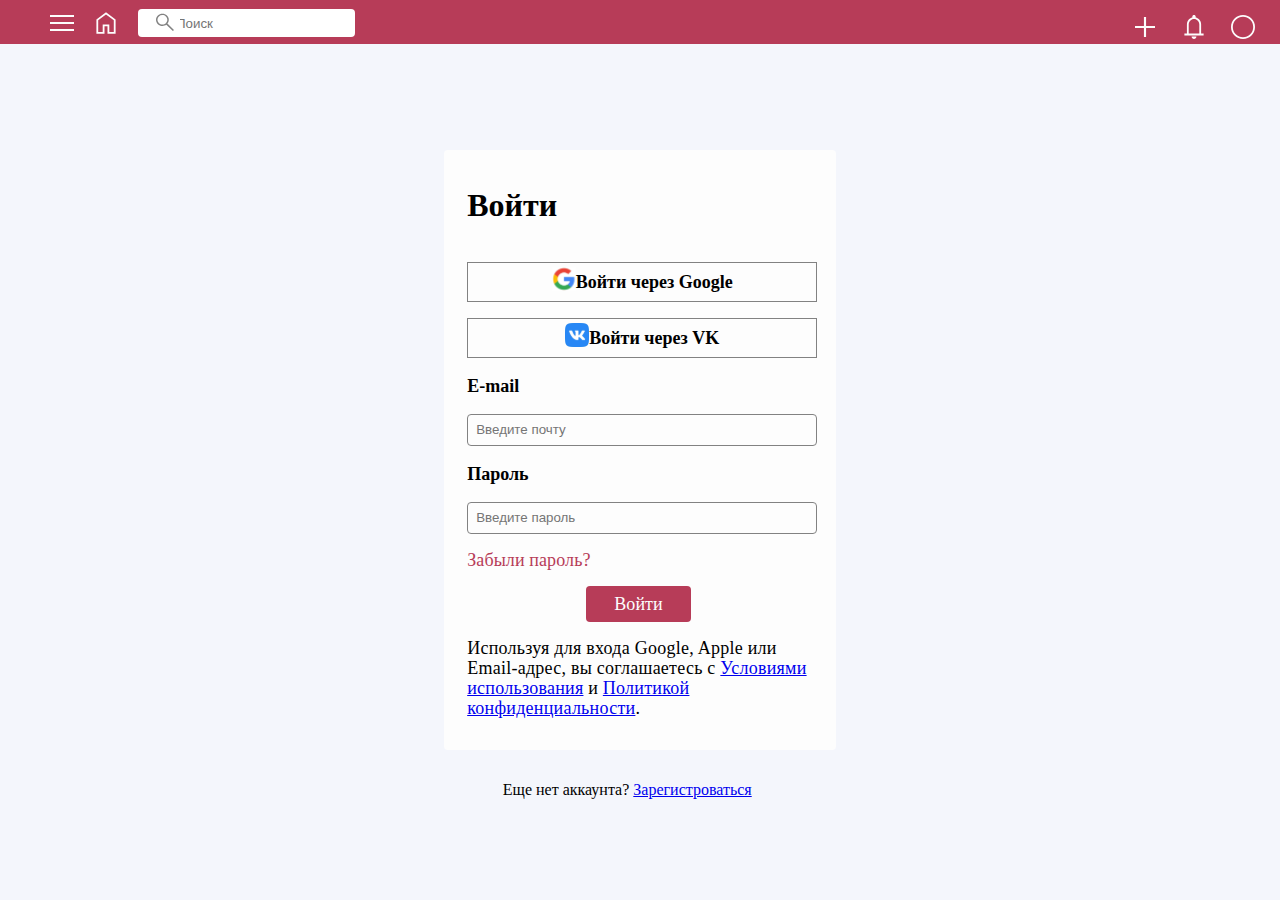
==== index.html @ 40563bfd "yes" ====
<!DOCTYPE html>
<html lang="ru">
<head>
    <meta charset="UTF-8">
    <meta http-equiv="X-UA-Compatible" content="IE=edge">
    <meta name="viewport" content="width=device-width, initial-scale=1.0">
    <link rel="stylesheet" href="css/style.css">
    <title>Document</title>
</head>
<body>
    <header class="header">
        <nav class="nav-site">
            <ul class="nav-list">
                <li class="nav-item"><a href="#"><picture><img src="images/burger.svg" alt="nav-panel"></picture></a></li>
                <li class="nav-item"><a href="#"><picture><img src="images/home.svg" alt="home-page"></picture></a></li>
                <li class="nav-item">
                    <form action="">
                        <input class="search-input" type="text" placeholder="Поиск" name="search">
                        <button class="search-button" type="submit"></button>
                    </form>
                </li>
            </ul>

        </nav>
        <div class="user-control">
            <ul class="user-panels">
                <li class="user-item"><a href="#"><picture><img src="images/plus.svg" alt="plus-tasts"></picture></a></li>
                <li class="user-item"><a href="#"><picture><img src="images/notif.svg" alt=""></picture></a></li>
                <li class="user-item"><a href="#"><picture><img src="images/circle_avatar.svg" alt=""></picture></a></li>
            </ul>
        </div>
    </header>
    <main>
        <form class="form-control" action="">
            <h1 class="text-form-h">Войти</h1>
            <a href="#" class="form-login-other"><picture><img src="images/Google - jpeg.svg" alt="Google"></picture> Войти через Google</a>
            <a href="#" class="form-login-other"><picture><img src="images/VK - jpeg.svg" alt="VK"></picture>Войти через VK</a>
            <label for="E-mail" class="label-control">E-mail</label>
            <input type="text" placeholder="Введите почту" class="form-input-control">
            <label for="Password" class="label-control">Пароль</label>
            <input type="password" placeholder="Введите пароль" class="form-input-control">
            <a href="#" class="text-form">Забыли пароль?</a>
            <button class="form-button text-button" type="submit">Войти</button>
            <span class="text-form-polits">Используя для входа Google, Apple или Email-адрес, вы соглашаетесь с <a href="#">Условиями использования</a> и <a href="#">Политикой конфиденциальности</a>.</span>
            <span class="no-acc-text">Еще нет аккаунта? <a href="#">Зарегистроваться</a></span>
        </form>
    </main>
</body>
</html>
---- css/style.css ----
body{

    background: #F4F6FC;
    font-family: 'Roboto';
    font-style: normal;
}


header {
    position: absolute;
    display: block;
    width: 100%;
    height: 44px;
    left: 0px;
    top: 0px;
    background: #B73C58;
}

li{
    list-style: none;
}
.nav-list{
    display: flex;
    align-items: center;
}
.nav-item{
    position: relative;
    padding: 0px 10px;
    bottom: 5px;
}

.search-input{
    position: relative;
    bottom: 2px;
    padding: 4px 24px 4px 16px;
    border-radius: 4px;
    border-color: #ffffff;
    border: none;
    height: 20px;

}

.search-input::placeholder{
    position: relative;
    left: 22px;
}

.search-button{
    height: 24px;
    width: 24px;
    position: absolute;
    top: 2px;
    right: 185px;
    border: none;
    background: no-repeat;
    background-image: url("../images/search.svg");
    cursor: pointer;
    background-color: #ffffff;
}



.user-panels{
    position: relative;
    display: flex;
    align-items: center;
    justify-content: flex-end;
    bottom: 5vh;
}

.user-item{
    position: relative;
    padding-right: 25px;   
}

.form-control{
    display: flex;
    position:absolute;
    flex-direction: column;

    align-items: flex-start;
    padding: 16px;
    gap: 16px;
    width:360px;
    height: 568px;
    background-color:#FDFDFD;
    border-radius:4px;
    transform:translate(-50%, -50%);
    top:50%;
    left:50%;
    
}

.form-login-other{
    display: flex;
    width: 350px;
    height: 40px;
    padding: 8px 32px;
    border: 1px solid #828282;
    align-items: center;
    justify-content: center;
    text-decoration: none;
    color: black;
    position: relative;
    box-sizing: border-box;
    left: 2%;
    position: relative;
    font-family: 'Roboto';
    font-style: normal;
    font-weight: 600;
    font-size: 18px;
    line-height: 24px;
}

.form-input-control{
    display: flex;
    position: relative;
    box-sizing: border-box;
    flex-direction: row;
    align-items: center;
    gap: 20px;
    padding: 4px 8px;
    width: 350px;
    height: 32px;
    background: #FDFDFD;
    border: 1px solid #828282;
    border-radius: 4px;
    justify-content: flex-end;
    left: 2%;
    
}

.label-control{
    position: relative;
    font-family: 'Roboto';
    font-style: normal;
    font-weight: 600;
    font-size: 18px;    
    line-height: 24px;
    left: 2%;
}

.text-form-h{
    position: relative;
    left: 2%;
}

.text-form{
    position: relative;
    left: 2%;
    text-decoration: none;
    color: black;
    font-family: 'Roboto';
    font-style: normal;
    font-weight: 500;
    font-size: 18px;;
    line-height: 20px;
    display: flex;
    align-items: center;
    text-align: center;
    letter-spacing: 0.1px;

    color: #B73C58;
}

.form-button{
    display: flex;
    gap: 16px;
    position: relative;
    width: 105px;
    height: 36px;
    left: 35%;
    background: #B73C58;
    border-radius: 4px;
    border: none;
    font-family: 'Roboto';
    font-style: normal;
    font-weight: 500;
    font-size: 18px;
    line-height: 20px;
    letter-spacing: 0.1px;
    justify-content: center;
    align-items: center;
    color: #FDFDFD;
}

.text-form-polits{
    position: relative;
    font-family: 'Roboto';
    font-style: normal;
    font-weight: 400;
    font-size: 18px;
    line-height: 20px;

    letter-spacing: 0.25px;
    left: 2%;
}

.no-acc-text{
    position: absolute;
    top: 105%;
    left: 15%;
    font-family: 'Roboto';
    font-style: normal;
    font-weight: 400;
    font-size: 16px;
    line-height: 20px;
}
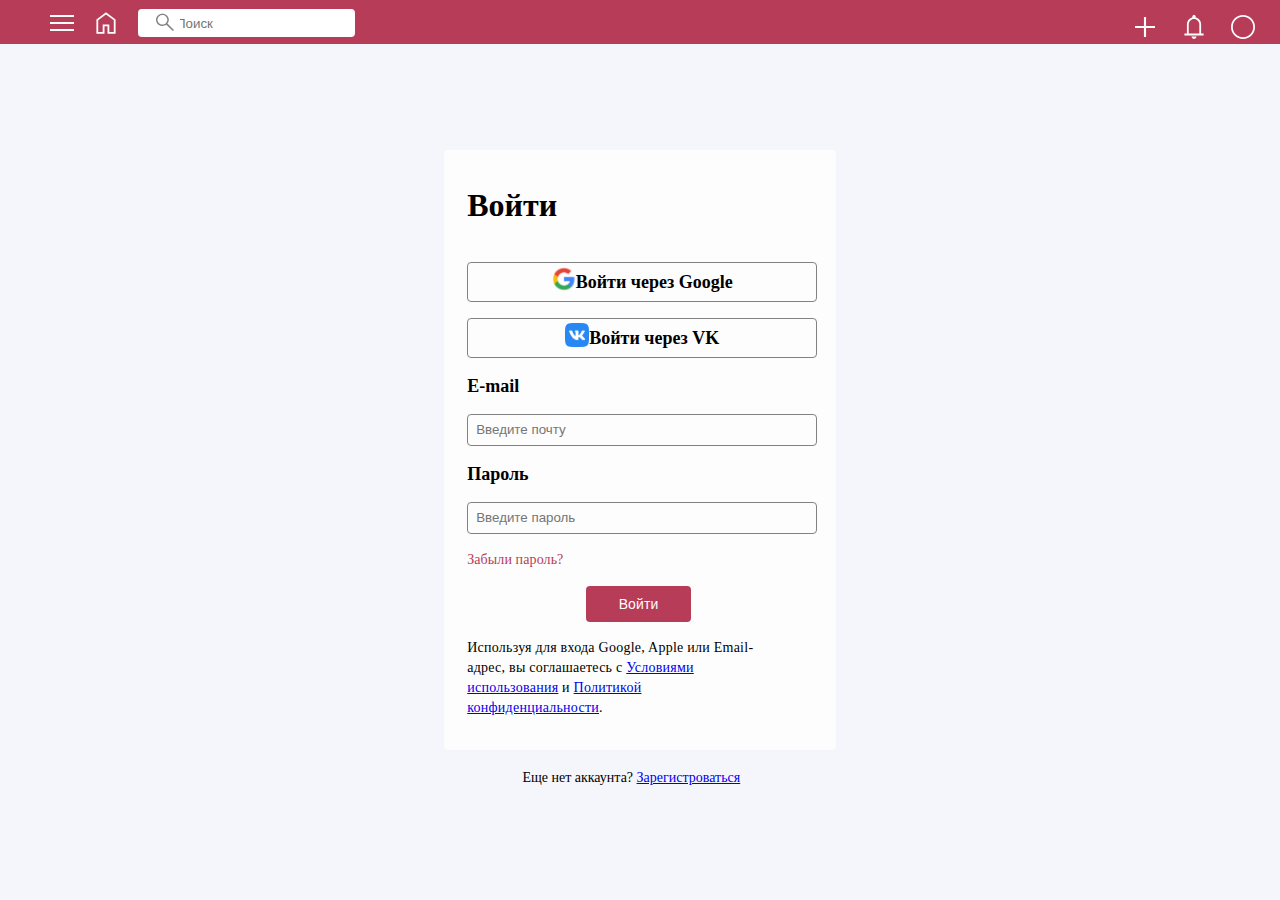
==== commit 396e37e3: "yes" ====
--- a/index.html
+++ b/index.html
@@ -21,14 +21,16 @@
                 </li>
             </ul>
 
+            <div class="user-control">
+                <ul class="user-panels">
+                    <li class="user-item"><a href="#"><picture><img src="images/plus.svg" alt="plus-tasts"></picture></a></li>
+                    <li class="user-item"><a href="#"><picture><img src="images/notif.svg" alt=""></picture></a></li>
+                    <li class="user-item"><a href="#"><picture><img src="images/circle_avatar.svg" alt=""></picture></a></li>
+                </ul>
+            </div>
+            
         </nav>
-        <div class="user-control">
-            <ul class="user-panels">
-                <li class="user-item"><a href="#"><picture><img src="images/plus.svg" alt="plus-tasts"></picture></a></li>
-                <li class="user-item"><a href="#"><picture><img src="images/notif.svg" alt=""></picture></a></li>
-                <li class="user-item"><a href="#"><picture><img src="images/circle_avatar.svg" alt=""></picture></a></li>
-            </ul>
-        </div>
+
     </header>
     <main>
         <form class="form-control" action="">
--- a/css/style.css
+++ b/css/style.css
@@ -105,11 +105,10 @@
     box-sizing: border-box;
     left: 2%;
     position: relative;
-    font-family: 'Roboto';
-    font-style: normal;
     font-weight: 600;
     font-size: 18px;
     line-height: 24px;
+    border-radius: 4px;
 }
 
 .form-input-control{
@@ -132,8 +131,6 @@
 
 .label-control{
     position: relative;
-    font-family: 'Roboto';
-    font-style: normal;
     font-weight: 600;
     font-size: 18px;    
     line-height: 24px;
@@ -150,16 +147,13 @@
     left: 2%;
     text-decoration: none;
     color: black;
-    font-family: 'Roboto';
-    font-style: normal;
     font-weight: 500;
-    font-size: 18px;;
+    font-size: 14px;;
     line-height: 20px;
     display: flex;
     align-items: center;
     text-align: center;
     letter-spacing: 0.1px;
-
     color: #B73C58;
 }
 
@@ -173,10 +167,8 @@
     background: #B73C58;
     border-radius: 4px;
     border: none;
-    font-family: 'Roboto';
-    font-style: normal;
     font-weight: 500;
-    font-size: 18px;
+    font-size: 14px;
     line-height: 20px;
     letter-spacing: 0.1px;
     justify-content: center;
@@ -186,23 +178,20 @@
 
 .text-form-polits{
     position: relative;
-    font-family: 'Roboto';
-    font-style: normal;
     font-weight: 400;
-    font-size: 18px;
+    font-size: 14px;
     line-height: 20px;
-
+    width: 300px;
     letter-spacing: 0.25px;
     left: 2%;
 }
 
 .no-acc-text{
     position: absolute;
-    top: 105%;
-    left: 15%;
-    font-family: 'Roboto';
-    font-style: normal;
+    top: 103%;
+    
+    left: 20%;
     font-weight: 400;
-    font-size: 16px;
+    font-size: 14px;
     line-height: 20px;
 }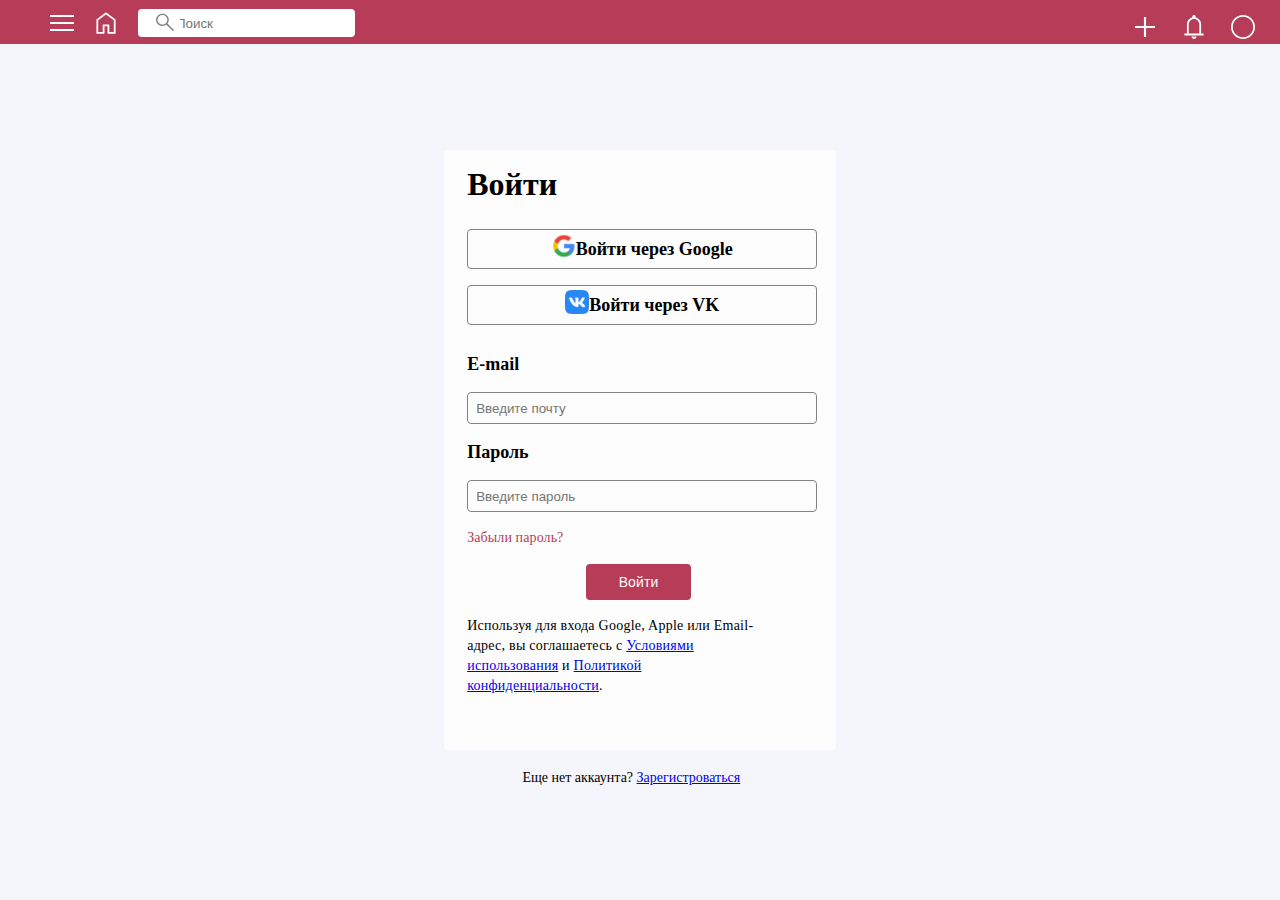
==== commit 581f41b7: "yes" ====
--- a/index.html
+++ b/index.html
@@ -20,14 +20,12 @@
                     </form>
                 </li>
             </ul>
+            <ul class="user-control user-panels">
+                <li class="user-item"><a href="#"><picture><img src="images/plus.svg" alt="plus-tasts"></picture></a></li>
+                <li class="user-item"><a href="#"><picture><img src="images/notif.svg" alt=""></picture></a></li>
+                <li class="user-item"><a href="#"><picture><img src="images/circle_avatar.svg" alt=""></picture></a></li>
+            </ul>
 
-            <div class="user-control">
-                <ul class="user-panels">
-                    <li class="user-item"><a href="#"><picture><img src="images/plus.svg" alt="plus-tasts"></picture></a></li>
-                    <li class="user-item"><a href="#"><picture><img src="images/notif.svg" alt=""></picture></a></li>
-                    <li class="user-item"><a href="#"><picture><img src="images/circle_avatar.svg" alt=""></picture></a></li>
-                </ul>
-            </div>
             
         </nav>
 
--- a/css/style.css
+++ b/css/style.css
@@ -3,6 +3,8 @@
     background: #F4F6FC;
     font-family: 'Roboto';
     font-style: normal;
+    padding-top: 0px;
+    margin-top: 0px; 
 }
 
 
@@ -12,7 +14,6 @@
     width: 100%;
     height: 44px;
     left: 0px;
-    top: 0px;
     background: #B73C58;
 }
 
@@ -77,7 +78,7 @@
     display: flex;
     position:absolute;
     flex-direction: column;
-
+    
     align-items: flex-start;
     padding: 16px;
     gap: 16px;
@@ -109,6 +110,7 @@
     font-size: 18px;
     line-height: 24px;
     border-radius: 4px;
+    bottom: 2%;
 }
 
 .form-input-control{
@@ -140,6 +142,7 @@
 .text-form-h{
     position: relative;
     left: 2%;
+    margin-top: 0%;
 }
 
 .text-form{
@@ -194,4 +197,18 @@
     font-weight: 400;
     font-size: 14px;
     line-height: 20px;
+}
+
+.to-do-list{
+    display: flex;
+    position:absolute;
+    flex-direction: column;
+    transform:translate(-50%, -50%);
+    top:50%;
+    left:50%;
+}
+
+.filter-list{
+    display: flex;
+    flex-direction: row;
 }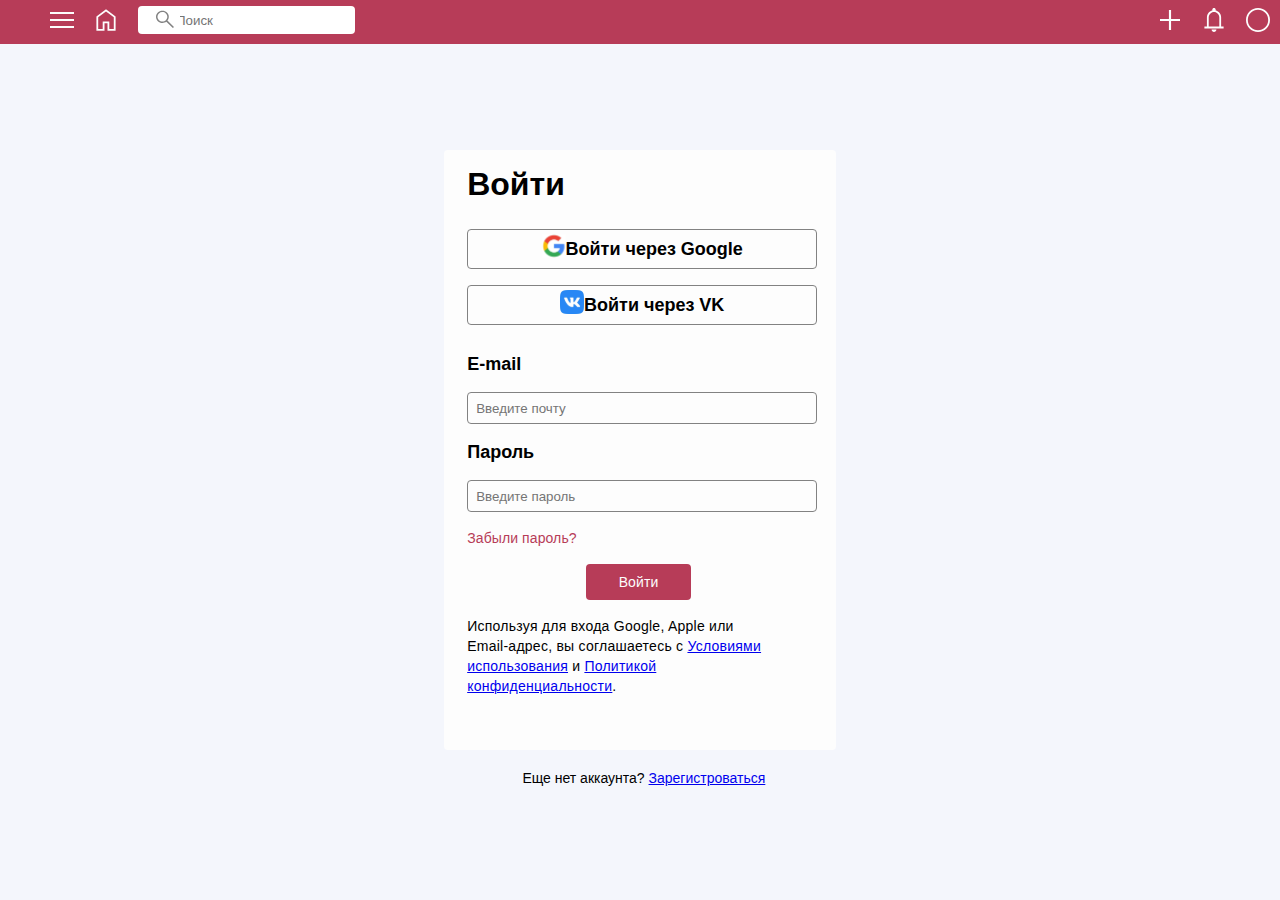
==== commit 0040ca06: "yes" ====
--- a/index.html
+++ b/index.html
@@ -10,7 +10,7 @@
 <body>
     <header class="header">
         <nav class="nav-site">
-            <ul class="nav-list">
+            <ul class="nav-list li-style">
                 <li class="nav-item"><a href="#"><picture><img src="images/burger.svg" alt="nav-panel"></picture></a></li>
                 <li class="nav-item"><a href="#"><picture><img src="images/home.svg" alt="home-page"></picture></a></li>
                 <li class="nav-item">
@@ -20,13 +20,11 @@
                     </form>
                 </li>
             </ul>
-            <ul class="user-control user-panels">
-                <li class="user-item"><a href="#"><picture><img src="images/plus.svg" alt="plus-tasts"></picture></a></li>
-                <li class="user-item"><a href="#"><picture><img src="images/notif.svg" alt=""></picture></a></li>
-                <li class="user-item"><a href="#"><picture><img src="images/circle_avatar.svg" alt=""></picture></a></li>
+            <ul class="nav-list  li-style">
+                <li class="nav-item"><a href="#"><picture><img src="images/plus.svg" alt="plus-tasts"></picture></a></li>
+                <li class="nav-item"><a href="#"><picture><img src="images/notif.svg" alt=""></picture></a></li>
+                <li class="nav-item"><a href="#"><picture><img src="images/circle_avatar.svg" alt=""></picture></a></li>
             </ul>
-
-            
         </nav>
 
     </header>
--- a/css/style.css
+++ b/css/style.css
@@ -1,33 +1,42 @@
 body{
 
     background: #F4F6FC;
-    font-family: 'Roboto';
+    font-family: 'Roboto',sans-serif;
     font-style: normal;
-    padding-top: 0px;
-    margin-top: 0px; 
-}
-
-
-header {
-    position: absolute;
-    display: block;
+    padding: 0px;
+    margin: 0px;
+    width: 100vw;
+    height: 100vh;
+}
+
+
+.header {
+    display: flex;
+    height: 44px;
+    background: #B73C58;
+    flex-direction: row;
+    justify-content: space-between;
+}
+
+
+.nav-site{
+    display: flex;
     width: 100%;
-    height: 44px;
-    left: 0px;
-    background: #B73C58;
-}
-
-li{
+    justify-content: space-between;
+}
+
+.li-style{
     list-style: none;
 }
+
 .nav-list{
     display: flex;
     align-items: center;
 }
+
 .nav-item{
     position: relative;
     padding: 0px 10px;
-    bottom: 5px;
 }
 
 .search-input{
@@ -62,15 +71,11 @@
 
 
 .user-panels{
-    position: relative;
-    display: flex;
-    align-items: center;
+    display: flex;
     justify-content: flex-end;
-    bottom: 5vh;
 }
 
 .user-item{
-    position: relative;
     padding-right: 25px;   
 }
 
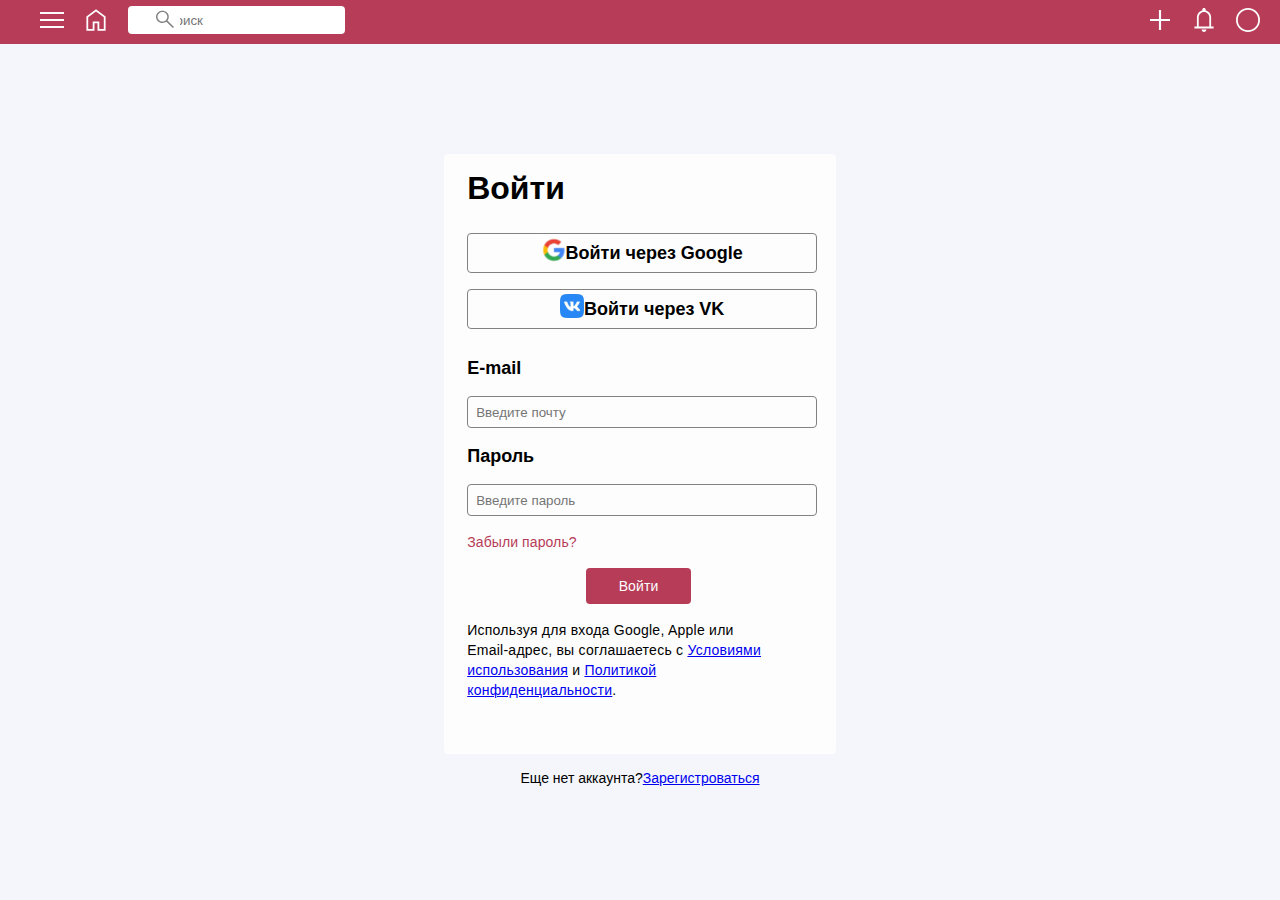
==== commit c8257020: "yes" ====
--- a/index.html
+++ b/index.html
@@ -11,8 +11,20 @@
     <header class="header">
         <nav class="nav-site">
             <ul class="nav-list li-style">
-                <li class="nav-item"><a href="#"><picture><img src="images/burger.svg" alt="nav-panel"></picture></a></li>
-                <li class="nav-item"><a href="#"><picture><img src="images/home.svg" alt="home-page"></picture></a></li>
+                <li class="nav-item">
+                    <a href="#">
+                        <svg fill="white" width="24" height="24" viewBox="0 0 24 24" xmlns="http://www.w3.org/2000/svg">
+                            <path d="M0 20V18H24V20H0ZM0 13V11H24V13H0ZM0 6V4H24V6H0Z" fill="#FDFDFD"/>
+                        </svg> 
+                    </a>
+                </li>
+                <li class="nav-item">
+                    <a href="#">
+                        <svg width="24" height="24" viewBox="0 0 24 24" fill="none" xmlns="http://www.w3.org/2000/svg">
+                            <path d="M4.2 21H8.7V13.5H15.3V21H19.8V9.29995L12 3.44995L4.2 9.29995V21ZM2.4 22.8V8.39995L12 1.19995L21.6 8.39995V22.8H13.5V15.3H10.5V22.8H2.4Z" fill="#FDFDFD"/>
+                        </svg> 
+                    </a>
+                </li>
                 <li class="nav-item">
                     <form action="">
                         <input class="search-input" type="text" placeholder="Поиск" name="search">
@@ -20,28 +32,57 @@
                     </form>
                 </li>
             </ul>
-            <ul class="nav-list  li-style">
-                <li class="nav-item"><a href="#"><picture><img src="images/plus.svg" alt="plus-tasts"></picture></a></li>
-                <li class="nav-item"><a href="#"><picture><img src="images/notif.svg" alt=""></picture></a></li>
-                <li class="nav-item"><a href="#"><picture><img src="images/circle_avatar.svg" alt=""></picture></a></li>
+            <ul class="user-control nav-list li-style">
+                <li class="nav-item">
+                    <a href="#">
+                        <svg width="24" height="24" viewBox="0 0 24 24" fill="none" xmlns="http://www.w3.org/2000/svg">
+                            <path d="M10.9286 22V13.0714H2V10.9286H10.9286V2H13.0714V10.9286H22V13.0714H13.0714V22H10.9286Z" fill="#FDFDFD"/>
+                        </svg>  
+                    </a>
+                </li>
+                <li class="nav-item">
+                    <a href="#">
+                        <svg width="24" height="24" viewBox="0 0 24 24" fill="none" xmlns="http://www.w3.org/2000/svg">
+                            <path d="M2.39999 20.4V18.6H4.91999V9.42C4.91999 7.74 5.41499 6.245 6.40499 4.935C7.39499 3.625 8.69999 2.8 10.32 2.46V1.59C10.32 1.13 10.485 0.75 10.815 0.45C11.145 0.15 11.54 0 12 0C12.46 0 12.855 0.15 13.185 0.45C13.515 0.75 13.68 1.13 13.68 1.59V2.46C15.3 2.8 16.61 3.625 17.61 4.935C18.61 6.245 19.11 7.74 19.11 9.42V18.6H21.6V20.4H2.39999ZM12 24C11.36 24 10.8 23.765 10.32 23.295C9.83999 22.825 9.59999 22.26 9.59999 21.6H14.4C14.4 22.26 14.165 22.825 13.695 23.295C13.225 23.765 12.66 24 12 24ZM6.71999 18.6H17.31V9.42C17.31 7.94 16.8 6.68 15.78 5.64C14.76 4.6 13.51 4.08 12.03 4.08C10.55 4.08 9.29499 4.6 8.26499 5.64C7.23499 6.68 6.71999 7.94 6.71999 9.42V18.6Z" fill="#FDFDFD"/>
+                        </svg> 
+                    </a>
+                </li>
+                <li class="nav-item">
+                    <a href="#">
+                        <svg width="24" height="24" viewBox="0 0 16 16" fill="#FDFDFD" xmlns="http://www.w3.org/2000/svg">
+                            <g clip-path="url(#clip0_9_225)">
+                                <path d="M8 16C6.90667 16 5.87333 15.79 4.9 15.37C3.92667 14.95 3.07667 14.3767 2.35 13.65C1.62333 12.9233 1.05 12.0733 0.63 11.1C0.21 10.1267 0 9.09333 0 8C0 6.89333 0.21 5.85333 0.63 4.88C1.05 3.90667 1.62333 3.06 2.35 2.34C3.07667 1.62 3.92667 1.05 4.9 0.63C5.87333 0.21 6.90667 0 8 0C9.10667 0 10.1467 0.21 11.12 0.63C12.0933 1.05 12.94 1.62 13.66 2.34C14.38 3.06 14.95 3.90667 15.37 4.88C15.79 5.85333 16 6.89333 16 8C16 9.09333 15.79 10.1267 15.37 11.1C14.95 12.0733 14.38 12.9233 13.66 13.65C12.94 14.3767 12.0933 14.95 11.12 15.37C10.1467 15.79 9.10667 16 8 16ZM8 14.8C9.89333 14.8 11.5 14.1367 12.82 12.81C14.14 11.4833 14.8 9.88 14.8 8C14.8 6.10667 14.14 4.5 12.82 3.18C11.5 1.86 9.89333 1.2 8 1.2C6.12 1.2 4.51667 1.86 3.19 3.18C1.86333 4.5 1.2 6.10667 1.2 8C1.2 9.88 1.86333 11.4833 3.19 12.81C4.51667 14.1367 6.12 14.8 8 14.8Z" fill="#FDFDFD"/>
+                            </g>
+                            <defs>
+                                <clipPath id="clip0_9_225">
+                                    <rect width="16" height="16" fill="white"/>
+                                </clipPath>
+                            </defs>
+                        </svg>
+                    
+                    </a>
+                </li>
             </ul>
         </nav>
 
     </header>
-    <main>
-        <form class="form-control" action="">
-            <h1 class="text-form-h">Войти</h1>
-            <a href="#" class="form-login-other"><picture><img src="images/Google - jpeg.svg" alt="Google"></picture> Войти через Google</a>
-            <a href="#" class="form-login-other"><picture><img src="images/VK - jpeg.svg" alt="VK"></picture>Войти через VK</a>
-            <label for="E-mail" class="label-control">E-mail</label>
-            <input type="text" placeholder="Введите почту" class="form-input-control">
-            <label for="Password" class="label-control">Пароль</label>
-            <input type="password" placeholder="Введите пароль" class="form-input-control">
-            <a href="#" class="text-form">Забыли пароль?</a>
-            <button class="form-button text-button" type="submit">Войти</button>
-            <span class="text-form-polits">Используя для входа Google, Apple или Email-адрес, вы соглашаетесь с <a href="#">Условиями использования</a> и <a href="#">Политикой конфиденциальности</a>.</span>
-            <span class="no-acc-text">Еще нет аккаунта? <a href="#">Зарегистроваться</a></span>
-        </form>
+    <main class="main">
+        <div class="form-container">
+            <form class="form-control" action="">
+                <h1 class="text-form-h">Войти</h1>
+                <a href="#" class="form-login-other"><picture><img src="images/Google - jpeg.svg" alt="Google"></picture> Войти через Google</a>
+                <a href="#" class="form-login-other"><picture><img src="images/VK - jpeg.svg" alt="VK"></picture>Войти через VK</a>
+                <label for="E-mail" class="label-control">E-mail</label>
+                <input type="text" placeholder="Введите почту" class="form-input-control">
+                <label for="Password" class="label-control">Пароль</label>
+                <input type="password" placeholder="Введите пароль" class="form-input-control">
+                <a href="#" class="text-form">Забыли пароль?</a>
+                <button class="form-button text-button" type="submit">Войти</button>
+                <span class="text-form-polits">Используя для входа Google, Apple или Email-адрес, вы соглашаетесь с <a href="#">Условиями использования</a> и <a href="#">Политикой конфиденциальности</a>.</span>
+            </form>
+        </div>
+
+        <p class="no-acc-text">Еще нет аккаунта? <a href="#">Зарегистроваться</a></p>
     </main>
 </body>
 </html>--- a/css/style.css
+++ b/css/style.css
@@ -5,8 +5,6 @@
     font-style: normal;
     padding: 0px;
     margin: 0px;
-    width: 100vw;
-    height: 100vh;
 }
 
 
@@ -14,8 +12,6 @@
     display: flex;
     height: 44px;
     background: #B73C58;
-    flex-direction: row;
-    justify-content: space-between;
 }
 
 
@@ -36,7 +32,7 @@
 
 .nav-item{
     position: relative;
-    padding: 0px 10px;
+    padding: 0px 20px 0px 0px;
 }
 
 .search-input{
@@ -68,20 +64,13 @@
     background-color: #ffffff;
 }
 
-
-
-.user-panels{
-    display: flex;
-    justify-content: flex-end;
-}
-
-.user-item{
-    padding-right: 25px;   
-}
-
+.form-container{
+    display: flex;
+    justify-content: center;
+    padding-top: 110px;
+}
 .form-control{
     display: flex;
-    position:absolute;
     flex-direction: column;
     
     align-items: flex-start;
@@ -90,11 +79,7 @@
     width:360px;
     height: 568px;
     background-color:#FDFDFD;
-    border-radius:4px;
-    transform:translate(-50%, -50%);
-    top:50%;
-    left:50%;
-    
+    border-radius:4px; 
 }
 
 .form-login-other{
@@ -195,10 +180,8 @@
 }
 
 .no-acc-text{
-    position: absolute;
-    top: 103%;
-    
-    left: 20%;
+    display: flex;
+    justify-content: center;
     font-weight: 400;
     font-size: 14px;
     line-height: 20px;
@@ -206,14 +189,12 @@
 
 .to-do-list{
     display: flex;
-    position:absolute;
+    justify-content: flex-end;
     flex-direction: column;
-    transform:translate(-50%, -50%);
-    top:50%;
-    left:50%;
 }
 
 .filter-list{
     display: flex;
-    flex-direction: row;
+    flex-direction: column;
+    justify-content: flex-end;
 }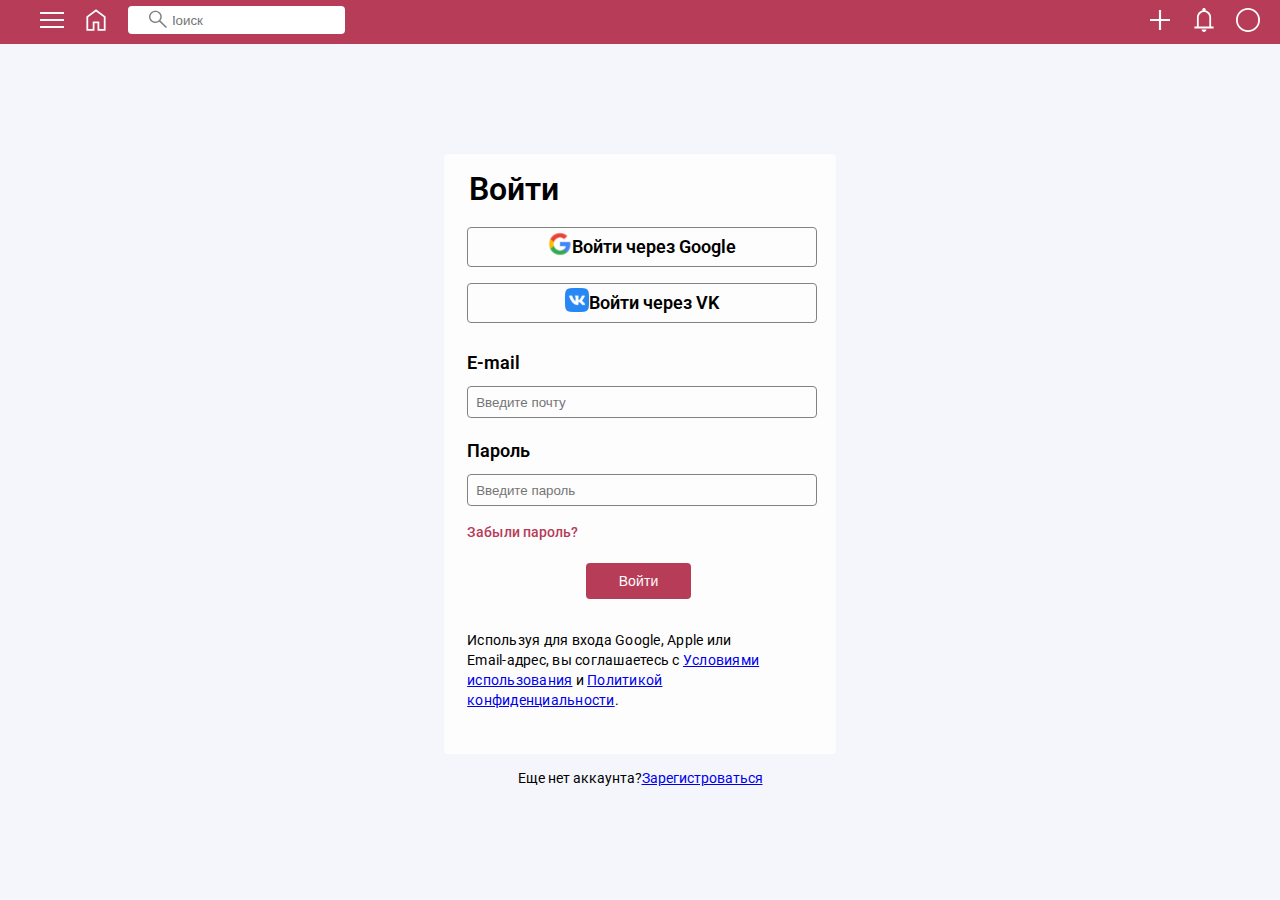
==== commit 2ad5deda: "yes" ====
--- a/index.html
+++ b/index.html
@@ -4,13 +4,16 @@
     <meta charset="UTF-8">
     <meta http-equiv="X-UA-Compatible" content="IE=edge">
     <meta name="viewport" content="width=device-width, initial-scale=1.0">
+    <link href="https://fonts.googleapis.com/css2?family=Kantumruy+Pro:wght@200&family=Roboto&family=Roboto+Condensed&display=swap" rel="stylesheet">
+    <link rel="stylesheet" href="node_modules/modern-normalize/modern-normalize.css">
     <link rel="stylesheet" href="css/style.css">
-    <title>Document</title>
+    <title>To Do list</title>
 </head>
 <body>
     <header class="header">
         <nav class="nav-site">
             <ul class="nav-list li-style">
+
                 <li class="nav-item">
                     <a href="#">
                         <svg fill="white" width="24" height="24" viewBox="0 0 24 24" xmlns="http://www.w3.org/2000/svg">
@@ -18,6 +21,7 @@
                         </svg> 
                     </a>
                 </li>
+
                 <li class="nav-item">
                     <a href="#">
                         <svg width="24" height="24" viewBox="0 0 24 24" fill="none" xmlns="http://www.w3.org/2000/svg">
@@ -25,14 +29,17 @@
                         </svg> 
                     </a>
                 </li>
+
                 <li class="nav-item">
                     <form action="">
                         <input class="search-input" type="text" placeholder="Поиск" name="search">
                         <button class="search-button" type="submit"></button>
                     </form>
                 </li>
+
             </ul>
             <ul class="user-control nav-list li-style">
+
                 <li class="nav-item">
                     <a href="#">
                         <svg width="24" height="24" viewBox="0 0 24 24" fill="none" xmlns="http://www.w3.org/2000/svg">
@@ -40,6 +47,7 @@
                         </svg>  
                     </a>
                 </li>
+
                 <li class="nav-item">
                     <a href="#">
                         <svg width="24" height="24" viewBox="0 0 24 24" fill="none" xmlns="http://www.w3.org/2000/svg">
@@ -47,6 +55,7 @@
                         </svg> 
                     </a>
                 </li>
+
                 <li class="nav-item">
                     <a href="#">
                         <svg width="24" height="24" viewBox="0 0 16 16" fill="#FDFDFD" xmlns="http://www.w3.org/2000/svg">
@@ -59,9 +68,9 @@
                                 </clipPath>
                             </defs>
                         </svg>
-                    
                     </a>
                 </li>
+
             </ul>
         </nav>
 
@@ -69,7 +78,7 @@
     <main class="main">
         <div class="form-container">
             <form class="form-control" action="">
-                <h1 class="text-form-h">Войти</h1>
+                <legend class="form-legend-control">Войти</legend>
                 <a href="#" class="form-login-other"><picture><img src="images/Google - jpeg.svg" alt="Google"></picture> Войти через Google</a>
                 <a href="#" class="form-login-other"><picture><img src="images/VK - jpeg.svg" alt="VK"></picture>Войти через VK</a>
                 <label for="E-mail" class="label-control">E-mail</label>
@@ -81,7 +90,7 @@
                 <span class="text-form-polits">Используя для входа Google, Apple или Email-адрес, вы соглашаетесь с <a href="#">Условиями использования</a> и <a href="#">Политикой конфиденциальности</a>.</span>
             </form>
         </div>
-
+        
         <p class="no-acc-text">Еще нет аккаунта? <a href="#">Зарегистроваться</a></p>
     </main>
 </body>
--- a/css/style.css
+++ b/css/style.css
@@ -1,3 +1,6 @@
+
+
+
 body{
 
     background: #F4F6FC;
@@ -56,7 +59,7 @@
     width: 24px;
     position: absolute;
     top: 2px;
-    right: 185px;
+    right: 192px;
     border: none;
     background: no-repeat;
     background-image: url("../images/search.svg");
@@ -86,6 +89,7 @@
     display: flex;
     width: 350px;
     height: 40px;
+    top: 3px;
     padding: 8px 32px;
     border: 1px solid #828282;
     align-items: center;
@@ -118,6 +122,7 @@
     border-radius: 4px;
     justify-content: flex-end;
     left: 2%;
+    top: 10px;
     
 }
 
@@ -127,10 +132,13 @@
     font-size: 18px;    
     line-height: 24px;
     left: 2%;
-}
-
-.text-form-h{
-    position: relative;
+    top: 15px;
+}
+
+.form-legend-control{
+    position: relative;
+    font-size: 32px;
+    font-weight: 600;
     left: 2%;
     margin-top: 0%;
 }
@@ -148,6 +156,7 @@
     text-align: center;
     letter-spacing: 0.1px;
     color: #B73C58;
+    top: 10px;
 }
 
 .form-button{
@@ -167,6 +176,7 @@
     justify-content: center;
     align-items: center;
     color: #FDFDFD;
+    top: 15px;
 }
 
 .text-form-polits{
@@ -177,6 +187,7 @@
     width: 300px;
     letter-spacing: 0.25px;
     left: 2%;
+    top: 30px;
 }
 
 .no-acc-text{
@@ -189,12 +200,108 @@
 
 .to-do-list{
     display: flex;
-    justify-content: flex-end;
     flex-direction: column;
-}
-
+    align-items: center;
+    padding-top: 20px;
+
+}
+.to-do-list-filter-items{
+    width: 668px;  
+}
+.to-do-list-h{
+    font-weight: 600;
+    font-size: 32px;
+    line-height: 32px;
+}
 .filter-list{
     display: flex;
-    flex-direction: column;
-    justify-content: flex-end;
-}+    padding: 0%;
+}
+.filter-item{
+    display: flex;
+    width: 141px;
+    height: 36px;
+    background-color:#FDFDFD;
+    border: 1px solid #EFF1F3;
+    border-radius: 4px;
+    text-decoration: none;
+    justify-content: center;
+    align-items: center;
+    margin-right: 5px;
+    font-weight: 500;
+    font-size: 14px;
+    line-height: 20px;
+}
+
+.text-decor{
+    text-decoration: none;
+}
+
+.priority-1{
+    color: #B73C58;
+}
+
+.priority-2{
+    color: #F2994A;
+}
+
+.priority-3{
+    color: #2A5480;
+}
+
+.regular{
+    color: #828282;
+}
+
+
+.overdue-to-do{
+    width: 668px;
+    height: 378px;
+}
+
+.today-to-do{
+    width: 668px;
+    height: 378px;
+}
+
+.checkbox-item{
+    width: 24px;
+    height: 24px;
+    background-color: #B73C58;
+}
+
+.list-items{
+    padding: 0px;
+}
+.list-item{
+    display: flex;
+    width: 668px;
+    height: 56px;
+    background-color: #FDFDFD;
+    border-radius: 4px;
+    margin-bottom: 16px;
+    align-items: center;
+    padding-left: 10px;
+}
+
+.list-item:hover{
+    background-color: #EFF1F3;
+}
+
+.to-do-h2{
+    font-weight: 600;
+    font-size: 22px;
+}
+.item-name{
+    width: 502px;
+    margin-left: 10px;
+}
+.buttons-item{
+    display: flex;
+    flex-direction: row;
+    align-content: flex-end;
+    margin-left: 30px;
+}
+.button-item{
+    margin-left: 20px;
+}
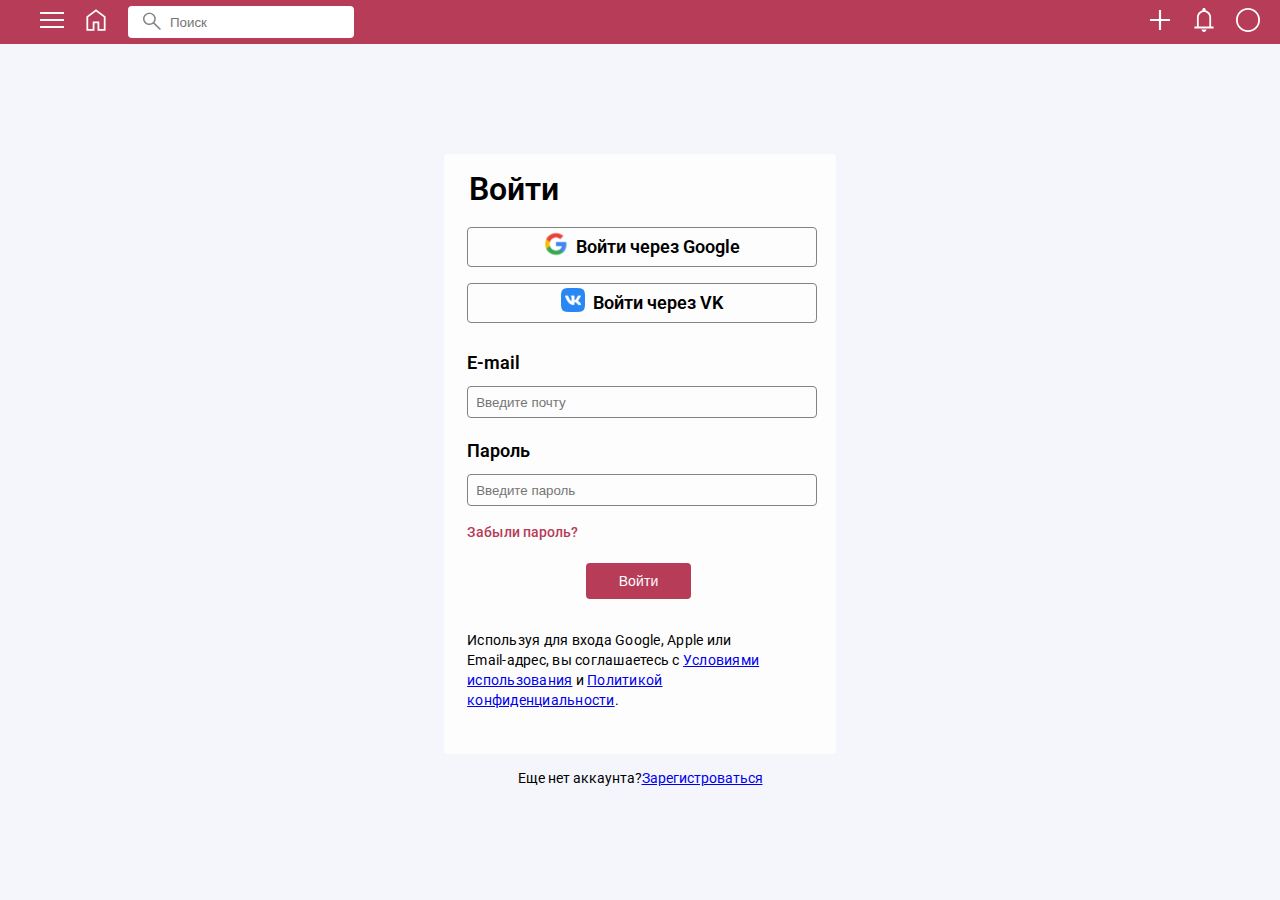
==== commit eec5fe92: "yes" ====
--- a/index.html
+++ b/index.html
@@ -4,7 +4,9 @@
     <meta charset="UTF-8">
     <meta http-equiv="X-UA-Compatible" content="IE=edge">
     <meta name="viewport" content="width=device-width, initial-scale=1.0">
-    <link href="https://fonts.googleapis.com/css2?family=Kantumruy+Pro:wght@200&family=Roboto&family=Roboto+Condensed&display=swap" rel="stylesheet">
+    <link rel="preconnect" href="https://fonts.googleapis.com">
+    <link rel="preconnect" href="https://fonts.gstatic.com" crossorigin>
+    <link href="https://fonts.googleapis.com/css2?family=Roboto:wght@100;300;400;500;700;900&display=swap" rel="stylesheet">
     <link rel="stylesheet" href="node_modules/modern-normalize/modern-normalize.css">
     <link rel="stylesheet" href="css/style.css">
     <title>To Do list</title>
@@ -31,14 +33,25 @@
                 </li>
 
                 <li class="nav-item">
-                    <form action="">
+                    <form action="#" class="search-container">
+                        <button class="search-button" type="submit">
+                            <svg width="18" height="18" viewBox="0 0 24 24" fill="none" xmlns="http://www.w3.org/2000/svg" class="search-button-color">
+                                <g clip-path="url(#clip0_9_7553)">
+                                    <path d="M22.5333 23.9521L13.7667 15.5361C13.1 16.0908 12.3222 16.5228 11.4333 16.8321C10.5444 17.1414 9.6 17.2961 8.6 17.2961C6.2 17.2961 4.16667 16.4961 2.5 14.8961C0.833333 13.2961 0 11.3654 0 9.10411C0 6.84278 0.833333 4.91211 2.5 3.31211C4.16667 1.71211 6.18889 0.912109 8.56667 0.912109C10.9222 0.912109 12.9278 1.71211 14.5833 3.31211C16.2389 4.91211 17.0667 6.84278 17.0667 9.10411C17.0667 10.0214 16.9111 10.9068 16.6 11.7601C16.2889 12.6134 15.8222 13.4134 15.2 14.1601L24 22.5441L22.5333 23.9521ZM8.56667 15.3761C10.3667 15.3761 11.9 14.7628 13.1667 13.5361C14.4333 12.3094 15.0667 10.8321 15.0667 9.10411C15.0667 7.37611 14.4333 5.89878 13.1667 4.67211C11.9 3.44544 10.3667 2.83211 8.56667 2.83211C6.74444 2.83211 5.19444 3.44544 3.91667 4.67211C2.63889 5.89878 2 7.37611 2 9.10411C2 10.8321 2.63889 12.3094 3.91667 13.5361C5.19444 14.7628 6.74444 15.3761 8.56667 15.3761Z" fill="#828282"/>
+                                </g>
+                                <defs>
+                                    <clipPath id="clip0_9_7553">
+                                        <rect width="24" height="24" fill="white"/>
+                                    </clipPath>
+                                </defs>
+                            </svg>                                
+                        </button>
                         <input class="search-input" type="text" placeholder="Поиск" name="search">
-                        <button class="search-button" type="submit"></button>
                     </form>
                 </li>
 
             </ul>
-            <ul class="user-control nav-list li-style">
+            <ul class="nav-list li-style">
 
                 <li class="nav-item">
                     <a href="#">
@@ -79,8 +92,8 @@
         <div class="form-container">
             <form class="form-control" action="">
                 <legend class="form-legend-control">Войти</legend>
-                <a href="#" class="form-login-other"><picture><img src="images/Google - jpeg.svg" alt="Google"></picture> Войти через Google</a>
-                <a href="#" class="form-login-other"><picture><img src="images/VK - jpeg.svg" alt="VK"></picture>Войти через VK</a>
+                <a href="#" class="form-login-other"><picture><img src="images/Google - jpeg.svg" alt="Google" class="soc-pic"></picture> Войти через Google</a>
+                <a href="#" class="form-login-other"><picture><img src="images/VK - jpeg.svg" alt="VK" class="soc-pic"></picture>Войти через VK</a>
                 <label for="E-mail" class="label-control">E-mail</label>
                 <input type="text" placeholder="Введите почту" class="form-input-control">
                 <label for="Password" class="label-control">Пароль</label>
--- a/css/style.css
+++ b/css/style.css
@@ -38,33 +38,34 @@
     padding: 0px 20px 0px 0px;
 }
 
+.search-container{
+    display: grid;
+    grid-template-columns: 42px 184px;
+}
+
 .search-input{
-    position: relative;
+    box-sizing: border-box;
     bottom: 2px;
-    padding: 4px 24px 4px 16px;
+    padding: 0px;
     border-radius: 4px;
     border-color: #ffffff;
     border: none;
-    height: 20px;
+    height: 32px;
 
 }
 
 .search-input::placeholder{
-    position: relative;
-    left: 22px;
+    padding-top: 3px;
 }
 
 .search-button{
-    height: 24px;
-    width: 24px;
-    position: absolute;
-    top: 2px;
-    right: 192px;
+    box-sizing: border-box;
+    height: 32px;
+    width: 48px;
     border: none;
-    background: no-repeat;
-    background-image: url("../images/search.svg");
     cursor: pointer;
     background-color: #ffffff;
+    border-radius: 4px;
 }
 
 .form-container{
@@ -83,6 +84,7 @@
     height: 568px;
     background-color:#FDFDFD;
     border-radius:4px; 
+    
 }
 
 .form-login-other{
@@ -105,6 +107,11 @@
     line-height: 24px;
     border-radius: 4px;
     bottom: 2%;
+    
+}
+
+.soc-pic{
+    padding-right: 8px;
 }
 
 .form-input-control{
@@ -305,3 +312,74 @@
 .button-item{
     margin-left: 20px;
 }
+
+@media only screen and (max-width: 375px){
+    .header {
+        display: flex;
+        height: 44px;
+        background: #B73C58;
+    }
+    .search-container{
+        display: grid;
+        grid-template-columns: 0px;
+        position: relative;
+        right: 10px;
+    }
+    
+    .search-input{
+        box-sizing: border-box;
+        padding: 0px;
+        border-radius: 4px;
+        border-color: #ffffff;
+        border: none;
+        height: 32px;
+        display: none;
+    
+    }
+    
+    .search-input::placeholder{
+        padding-top: 3px;
+    }
+    
+    .search-button{
+        box-sizing: border-box;
+        border: none;
+        cursor: pointer;
+        background-color: #B73C58;
+        border-radius: 4px;
+        padding: 0px;
+    }
+
+    /* .nav-item{
+        position: relative;
+        padding: 0px 15px 0px 0px;
+    } */
+
+    .nav-item svg[width]{
+        width: 24px;
+        height: 24px;
+    }
+
+    .form-container{
+        display: flex;
+        justify-content: center;
+        padding-top: 0px;
+    }
+
+    .form-control{
+        display: flex;
+        flex-direction: column;
+        
+        align-items: flex-start;
+        padding: 16px;
+        gap: 16px;
+        width:360px;
+        height: 568px;
+        background-color:#FDFDFD;
+        border-radius:4px; 
+        padding: 0px;
+    }
+    .search-button-color path{
+        fill: #FDFDFD;
+    }
+}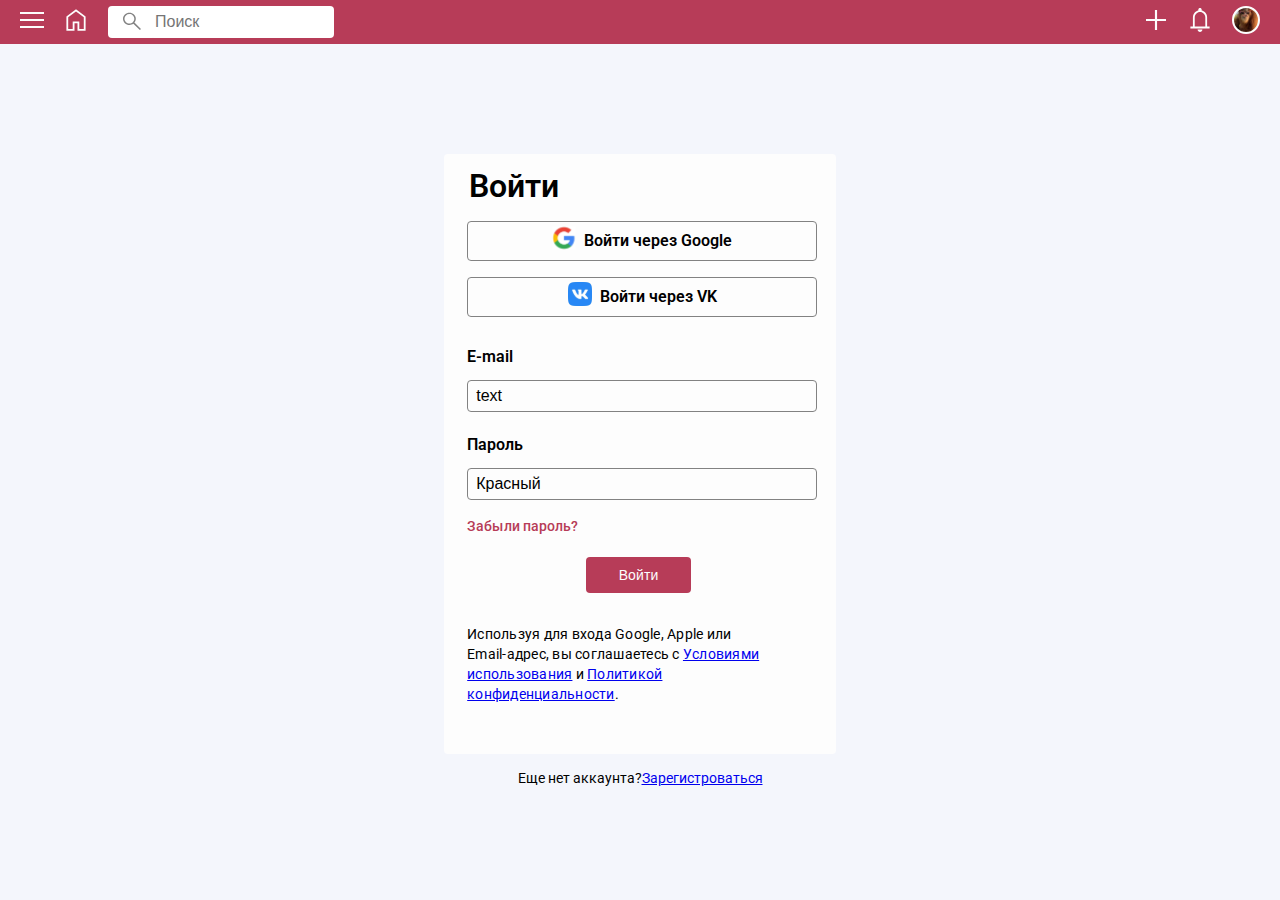
==== commit 670c3419: "yes" ====
--- a/index.html
+++ b/index.html
@@ -71,16 +71,15 @@
 
                 <li class="nav-item">
                     <a href="#">
-                        <svg width="24" height="24" viewBox="0 0 16 16" fill="#FDFDFD" xmlns="http://www.w3.org/2000/svg">
-                            <g clip-path="url(#clip0_9_225)">
-                                <path d="M8 16C6.90667 16 5.87333 15.79 4.9 15.37C3.92667 14.95 3.07667 14.3767 2.35 13.65C1.62333 12.9233 1.05 12.0733 0.63 11.1C0.21 10.1267 0 9.09333 0 8C0 6.89333 0.21 5.85333 0.63 4.88C1.05 3.90667 1.62333 3.06 2.35 2.34C3.07667 1.62 3.92667 1.05 4.9 0.63C5.87333 0.21 6.90667 0 8 0C9.10667 0 10.1467 0.21 11.12 0.63C12.0933 1.05 12.94 1.62 13.66 2.34C14.38 3.06 14.95 3.90667 15.37 4.88C15.79 5.85333 16 6.89333 16 8C16 9.09333 15.79 10.1267 15.37 11.1C14.95 12.0733 14.38 12.9233 13.66 13.65C12.94 14.3767 12.0933 14.95 11.12 15.37C10.1467 15.79 9.10667 16 8 16ZM8 14.8C9.89333 14.8 11.5 14.1367 12.82 12.81C14.14 11.4833 14.8 9.88 14.8 8C14.8 6.10667 14.14 4.5 12.82 3.18C11.5 1.86 9.89333 1.2 8 1.2C6.12 1.2 4.51667 1.86 3.19 3.18C1.86333 4.5 1.2 6.10667 1.2 8C1.2 9.88 1.86333 11.4833 3.19 12.81C4.51667 14.1367 6.12 14.8 8 14.8Z" fill="#FDFDFD"/>
-                            </g>
+                        <svg width="28" height="28" viewBox="0 0 28 28" fill="none" xmlns="http://www.w3.org/2000/svg" xmlns:xlink="http://www.w3.org/1999/xlink">
+                            <rect x="1" y="1" width="26" height="26" rx="13" fill="url(#pattern0)" stroke="#FDFDFD" stroke-width="2"/>
                             <defs>
-                                <clipPath id="clip0_9_225">
-                                    <rect width="16" height="16" fill="white"/>
-                                </clipPath>
+                            <pattern id="pattern0" patternContentUnits="objectBoundingBox" width="1" height="1">
+                            <use xlink:href="#image0_17_2258" transform="translate(0 -0.244186) scale(0.00581395)"/>
+                            </pattern>
+                            <image id="image0_17_2258" width="172" height="256" href="images/drdFzrlNXPE.jpg"/>
                             </defs>
-                        </svg>
+                            </svg>
                     </a>
                 </li>
 
@@ -95,9 +94,9 @@
                 <a href="#" class="form-login-other"><picture><img src="images/Google - jpeg.svg" alt="Google" class="soc-pic"></picture> Войти через Google</a>
                 <a href="#" class="form-login-other"><picture><img src="images/VK - jpeg.svg" alt="VK" class="soc-pic"></picture>Войти через VK</a>
                 <label for="E-mail" class="label-control">E-mail</label>
-                <input type="text" placeholder="Введите почту" class="form-input-control">
+                <input type="text" placeholder="Введите почту" value="text" class="form-input-control">
                 <label for="Password" class="label-control">Пароль</label>
-                <input type="password" placeholder="Введите пароль" class="form-input-control">
+                <input type="text" placeholder="Введите пароль" value="Красный" class="form-input-control">
                 <a href="#" class="text-form">Забыли пароль?</a>
                 <button class="form-button text-button" type="submit">Войти</button>
                 <span class="text-form-polits">Используя для входа Google, Apple или Email-адрес, вы соглашаетесь с <a href="#">Условиями использования</a> и <a href="#">Политикой конфиденциальности</a>.</span>
--- a/css/style.css
+++ b/css/style.css
@@ -31,6 +31,7 @@
 .nav-list{
     display: flex;
     align-items: center;
+    padding-left: 20px;
 }
 
 .nav-item{
@@ -55,7 +56,11 @@
 }
 
 .search-input::placeholder{
+    padding-left: 5px;
     padding-top: 3px;
+    font-weight: 400;
+    font-size: 16px;
+    line-height: 24px;
 }
 
 .search-button{
@@ -103,7 +108,7 @@
     left: 2%;
     position: relative;
     font-weight: 600;
-    font-size: 18px;
+    font-size: 16px;
     line-height: 24px;
     border-radius: 4px;
     bottom: 2%;
@@ -130,13 +135,16 @@
     justify-content: flex-end;
     left: 2%;
     top: 10px;
+    font-weight: 400;
+    font-size: 16px;
+    line-height: 24px;
     
 }
 
 .label-control{
     position: relative;
     font-weight: 600;
-    font-size: 18px;    
+    font-size: 16px;
     line-height: 24px;
     left: 2%;
     top: 15px;
@@ -144,8 +152,9 @@
 
 .form-legend-control{
     position: relative;
+    font-weight: 600;
     font-size: 32px;
-    font-weight: 600;
+    line-height: 32px;
     left: 2%;
     margin-top: 0%;
 }
@@ -156,7 +165,7 @@
     text-decoration: none;
     color: black;
     font-weight: 500;
-    font-size: 14px;;
+    font-size: 14px;
     line-height: 20px;
     display: flex;
     align-items: center;
@@ -334,6 +343,7 @@
         border: none;
         height: 32px;
         display: none;
+        
     
     }
     
@@ -349,12 +359,6 @@
         border-radius: 4px;
         padding: 0px;
     }
-
-    /* .nav-item{
-        position: relative;
-        padding: 0px 15px 0px 0px;
-    } */
-
     .nav-item svg[width]{
         width: 24px;
         height: 24px;
@@ -373,7 +377,7 @@
         align-items: flex-start;
         padding: 16px;
         gap: 16px;
-        width:360px;
+        width:375px;
         height: 568px;
         background-color:#FDFDFD;
         border-radius:4px; 
@@ -382,4 +386,29 @@
     .search-button-color path{
         fill: #FDFDFD;
     }
+
+    .form-legend-control{
+        position: relative;
+        font-weight: 600;
+        font-size: 32px;
+        line-height: 32px;
+        left: 2%;
+        margin-top: 5%;
+    }
+}
+
+@media only screen and (max-width: 400px){
+    .form-control{
+        display: flex;
+        flex-direction: column;
+        
+        align-items: flex-start;
+        padding: 16px;
+        gap: 16px;
+        width:375px;
+        height: 568px;
+        background-color:#FDFDFD;
+        border-radius:4px; 
+        padding: 0px;
+    }
 }